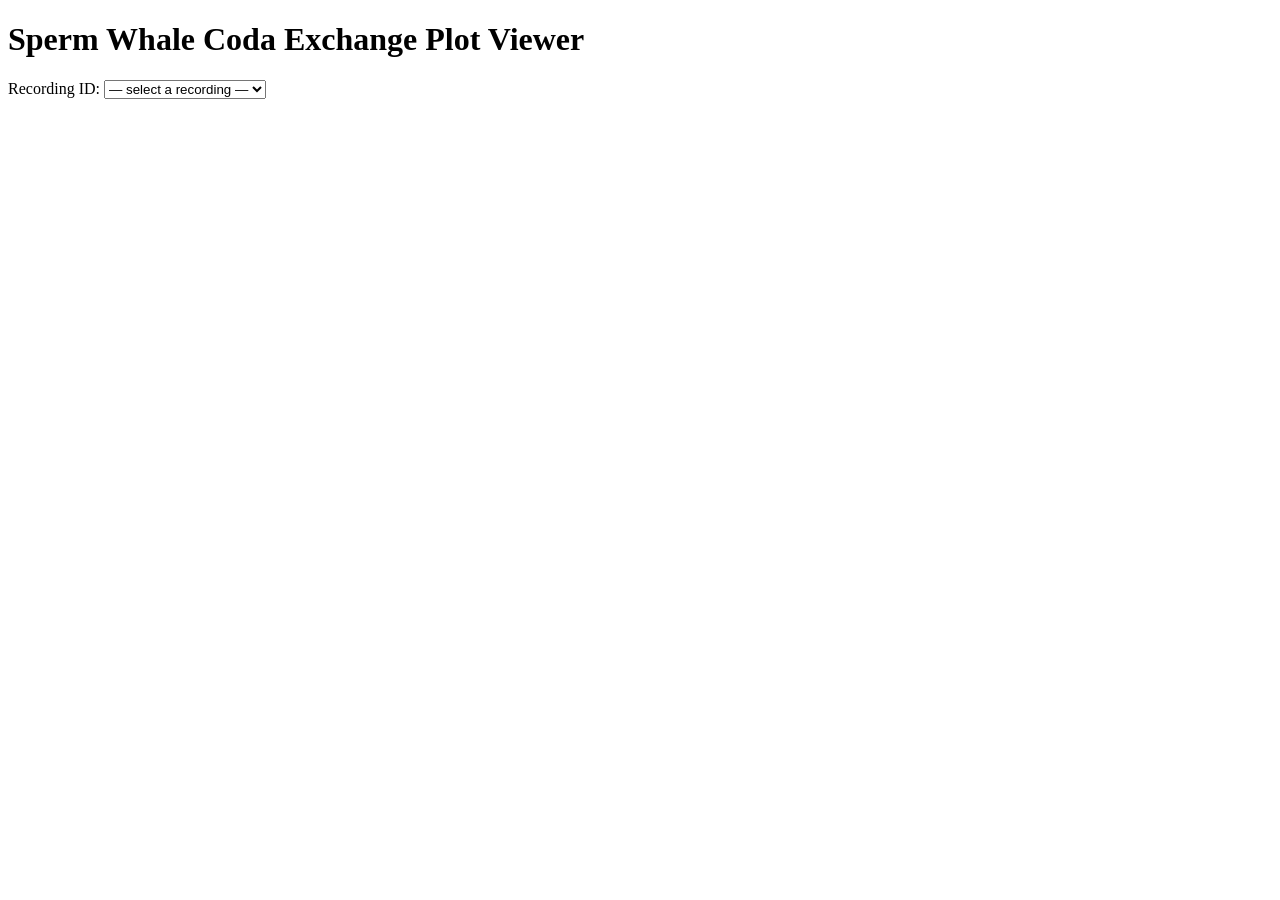
==== coda_research/index.html @ b3abd5de "Rename index.html to coda_research/index.html" ====
<!DOCTYPE html>
<html lang="en">
<head>
  <meta charset="UTF-8">
  <meta name="viewport" content="width=device-width, initial-scale=1.0">
  <title>Sperm Whale Coda Exchange Plot Viewer</title>
  <link rel="stylesheet" href="style.css">
</head>
<body>
  <div class="container">
    <h1>Sperm Whale Coda Exchange Plot Viewer</h1>

    <div class="controls">
      <label for="recording-select">Recording ID:</label>
      <select id="recording-select">
        <option value="">— select a recording —</option>
      </select>
    </div>

    <div id="status"></div>

    <div id="plot-section" hidden>
      <img id="plot-image" src="" alt="Exchange plot">
    </div>

    <div id="table-section" hidden>
      <h2>Coda Data</h2>
      <div class="table-wrapper">
        <table id="data-table">
          <thead></thead>
          <tbody></tbody>
        </table>
      </div>
    </div>
  </div>

  <script src="app.js"></script>
</body>
</html>
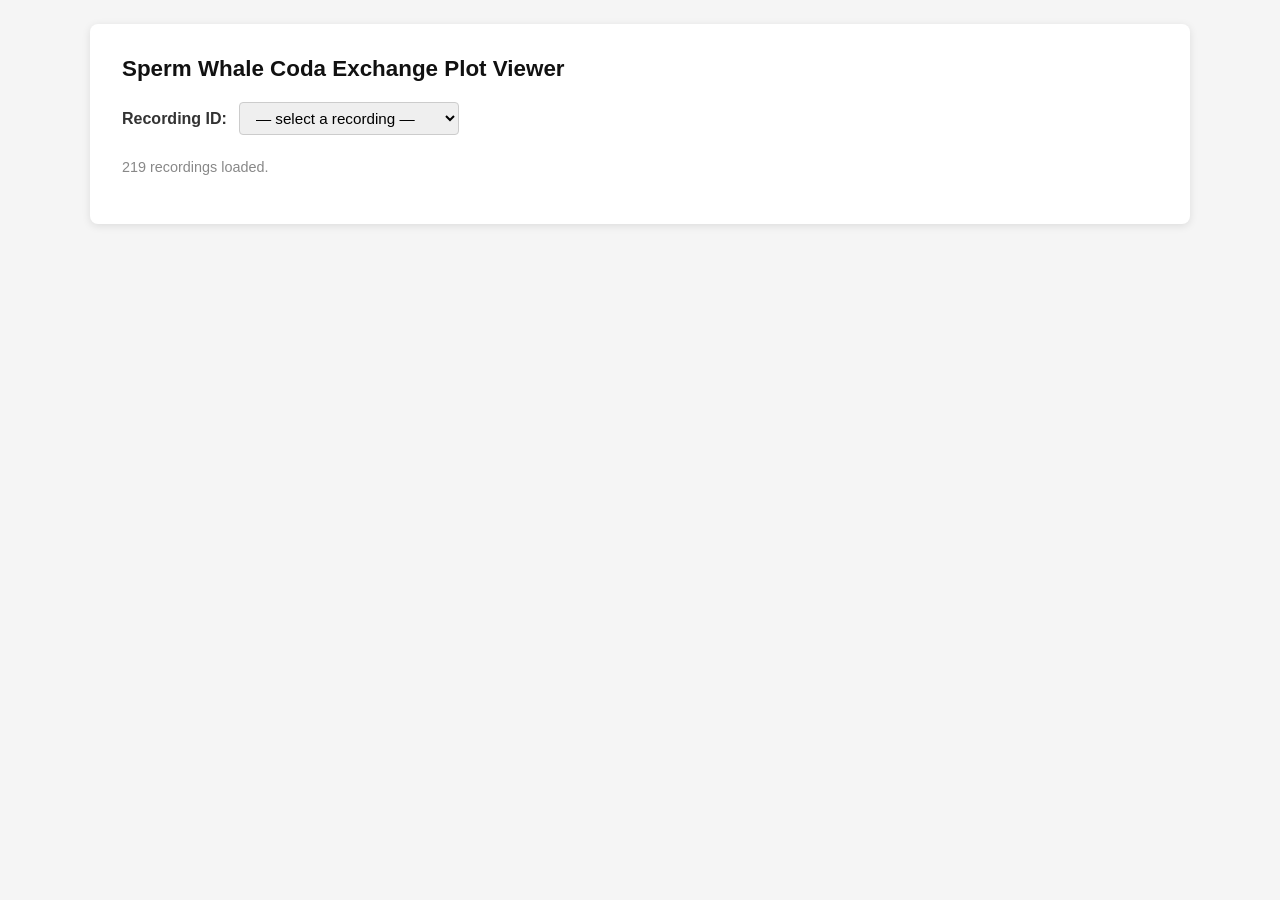
==== commit b3d84f2b: "Add insights CSV and display insights above each plot" ====
--- a/coda_research/index.html
+++ b/coda_research/index.html
@@ -20,6 +20,7 @@
     <div id="status"></div>
 
     <div id="plot-section" hidden>
+      <div id="insight-box"></div>
       <img id="plot-image" src="" alt="Exchange plot">
     </div>
 
--- a/coda_research/style.css
+++ b/coda_research/style.css
@@ -0,0 +1,121 @@
+* {
+  box-sizing: border-box;
+  margin: 0;
+  padding: 0;
+}
+
+body {
+  font-family: -apple-system, BlinkMacSystemFont, 'Segoe UI', Roboto, sans-serif;
+  background: #f5f5f5;
+  color: #333;
+  padding: 24px;
+}
+
+.container {
+  max-width: 1100px;
+  margin: 0 auto;
+  background: #fff;
+  padding: 32px;
+  border-radius: 8px;
+  box-shadow: 0 2px 8px rgba(0,0,0,0.1);
+}
+
+h1 {
+  font-size: 1.4rem;
+  margin-bottom: 20px;
+  color: #111;
+}
+
+h2 {
+  font-size: 1.1rem;
+  margin-bottom: 12px;
+  color: #333;
+}
+
+.controls {
+  display: flex;
+  align-items: center;
+  gap: 12px;
+  margin-bottom: 24px;
+}
+
+.controls label {
+  font-weight: 600;
+  white-space: nowrap;
+}
+
+#recording-select {
+  font-size: 0.95rem;
+  padding: 6px 12px;
+  border: 1px solid #ccc;
+  border-radius: 4px;
+  min-width: 220px;
+  cursor: pointer;
+}
+
+#status {
+  color: #888;
+  font-size: 0.9rem;
+  margin-bottom: 16px;
+  min-height: 1.2em;
+}
+
+#status.error {
+  color: #c0392b;
+}
+
+#plot-section {
+  margin-bottom: 32px;
+  text-align: center;
+}
+
+#plot-image {
+  max-width: 100%;
+  border: 1px solid #ddd;
+  border-radius: 4px;
+}
+
+.table-wrapper {
+  overflow-x: auto;
+}
+
+#data-table {
+  width: 100%;
+  border-collapse: collapse;
+  font-size: 0.82rem;
+}
+
+#data-table th,
+#data-table td {
+  border: 1px solid #ddd;
+  padding: 5px 8px;
+  text-align: right;
+  white-space: nowrap;
+}
+
+#data-table th {
+  background: #f0f0f0;
+  font-weight: 600;
+  text-align: center;
+}
+
+#data-table td:first-child,
+#data-table th:first-child {
+  text-align: left;
+}
+
+#data-table tbody tr:hover {
+  background: #f9f9f9;
+}
+
+#insight-box {
+  background: #eef7ff;
+  border-left: 4px solid #457b9d;
+  border-radius: 4px;
+  padding: 14px 18px;
+  margin-bottom: 16px;
+  font-size: 1rem;
+  line-height: 1.6;
+  color: #1d3557;
+  text-align: left;
+}
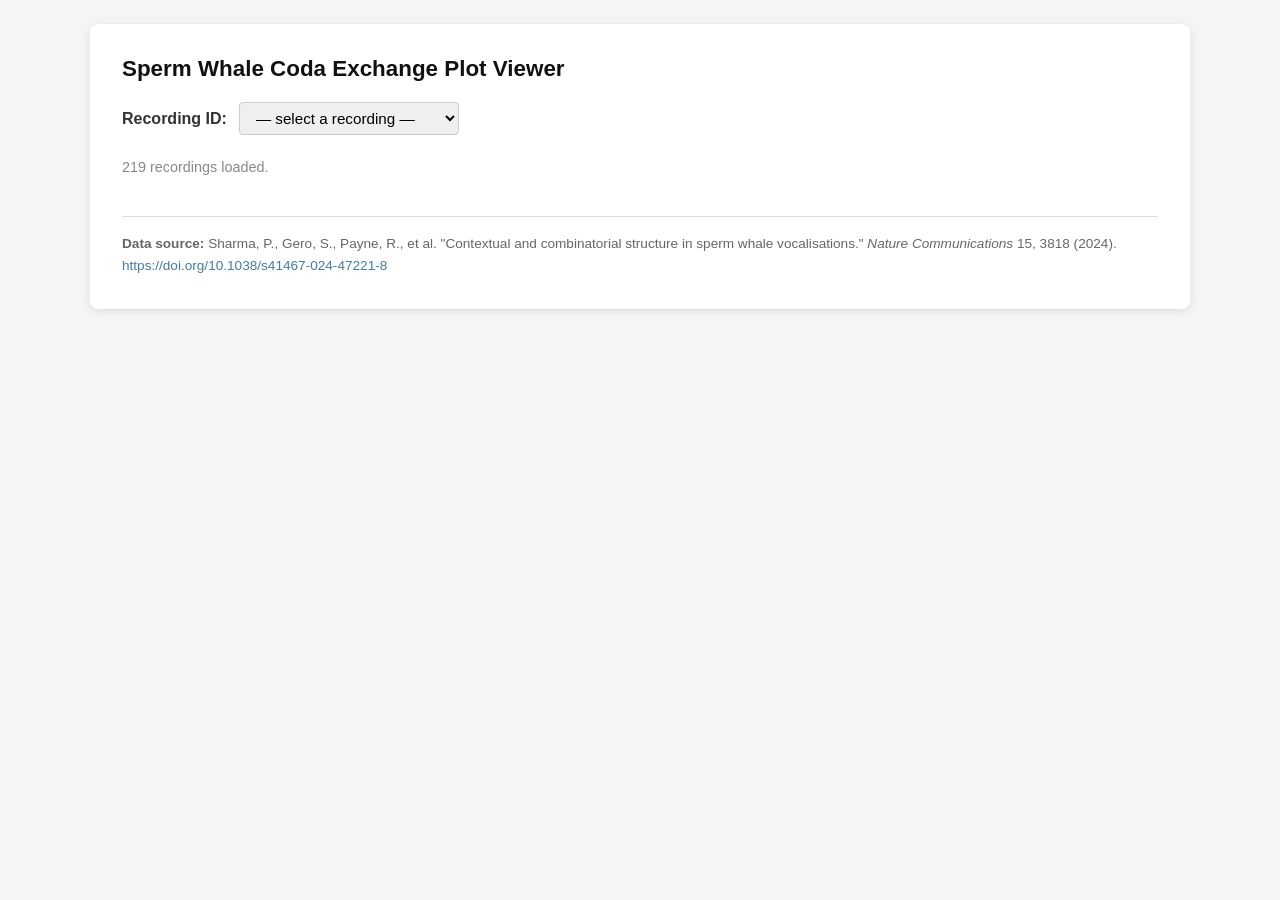
==== commit 2a63adf2: "Add paper citation to footer" ====
--- a/coda_research/index.html
+++ b/coda_research/index.html
@@ -33,6 +33,17 @@
         </table>
       </div>
     </div>
+
+    <footer id="citation">
+      <p>
+        <strong>Data source:</strong> Sharma, P., Gero, S., Payne, R., et al.
+        "Contextual and combinatorial structure in sperm whale vocalisations."
+        <em>Nature Communications</em> 15, 3818 (2024).
+        <a href="https://www.nature.com/articles/s41467-024-47221-8" target="_blank" rel="noopener">
+          https://doi.org/10.1038/s41467-024-47221-8
+        </a>
+      </p>
+    </footer>
   </div>
 
   <script src="app.js"></script>
--- a/coda_research/style.css
+++ b/coda_research/style.css
@@ -119,3 +119,21 @@
   color: #1d3557;
   text-align: left;
 }
+
+#citation {
+  margin-top: 40px;
+  padding-top: 16px;
+  border-top: 1px solid #ddd;
+  font-size: 0.85rem;
+  color: #666;
+  line-height: 1.6;
+}
+
+#citation a {
+  color: #457b9d;
+  text-decoration: none;
+}
+
+#citation a:hover {
+  text-decoration: underline;
+}
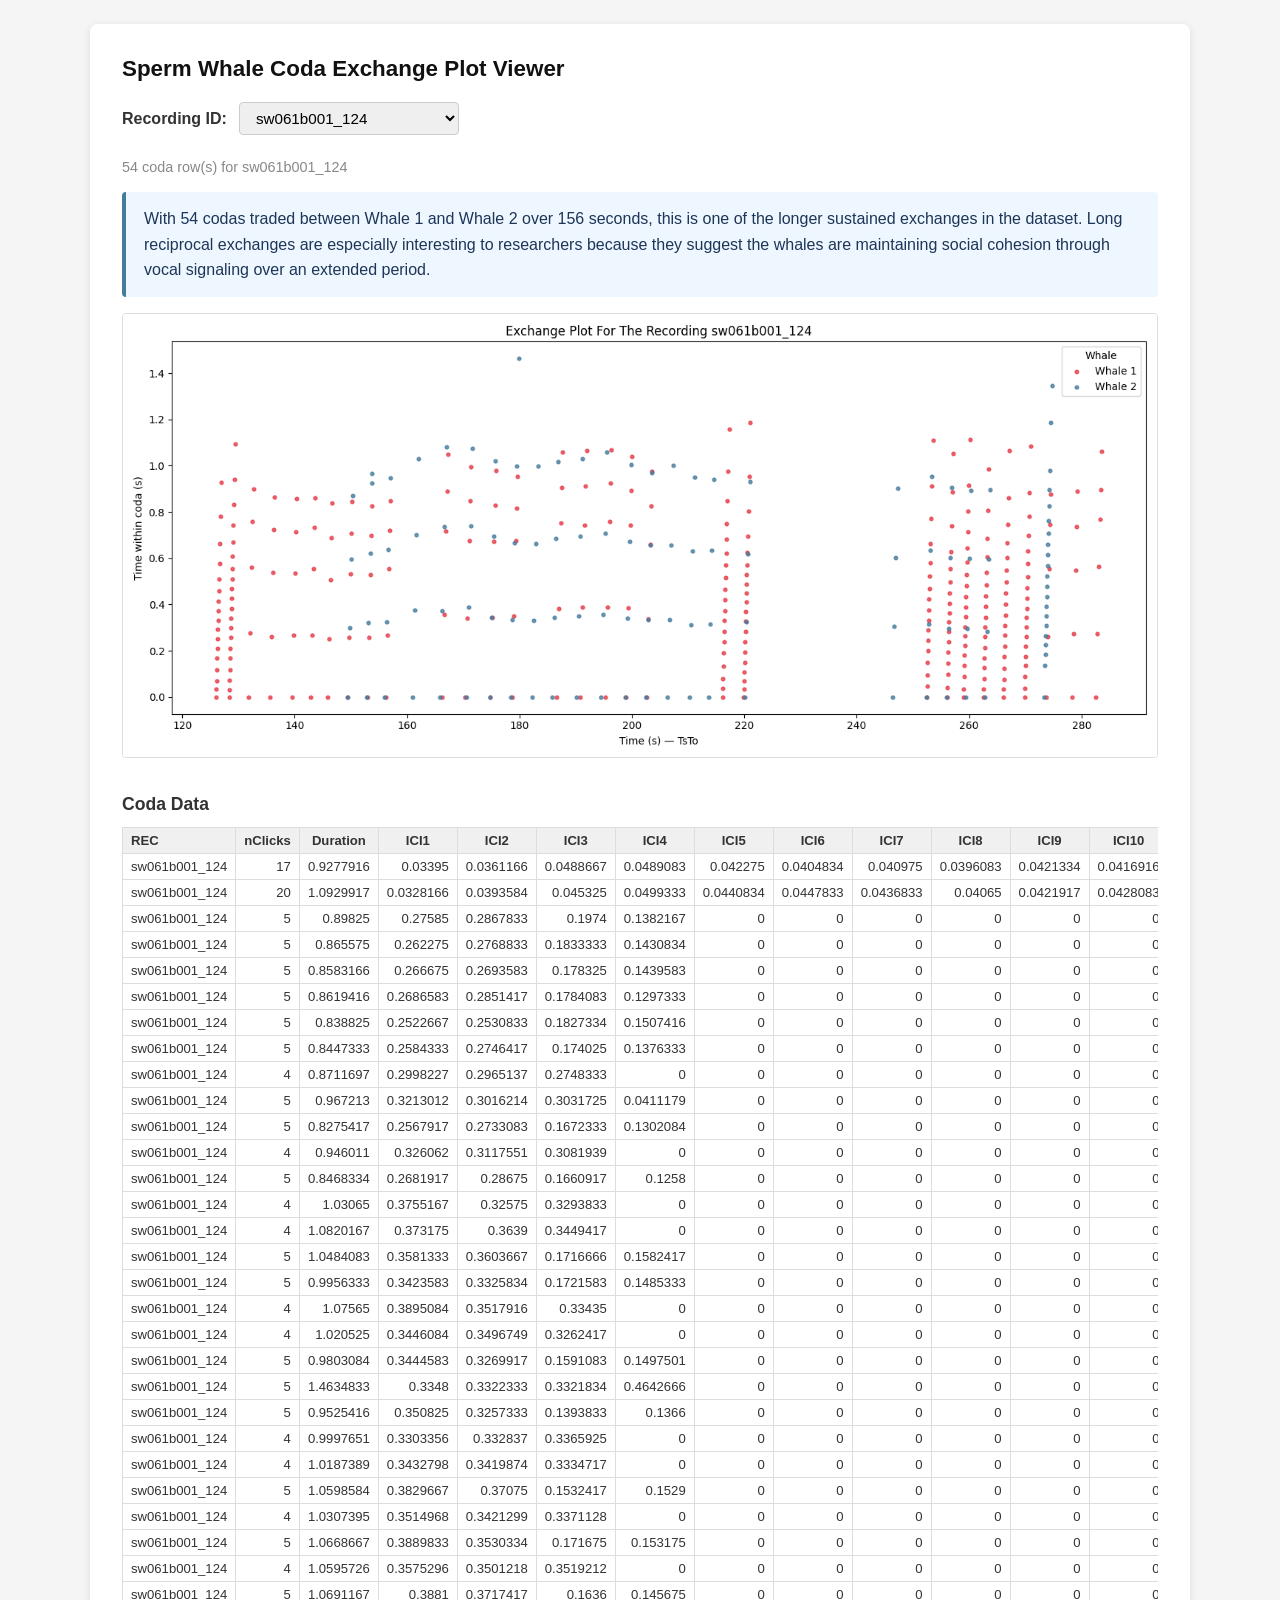
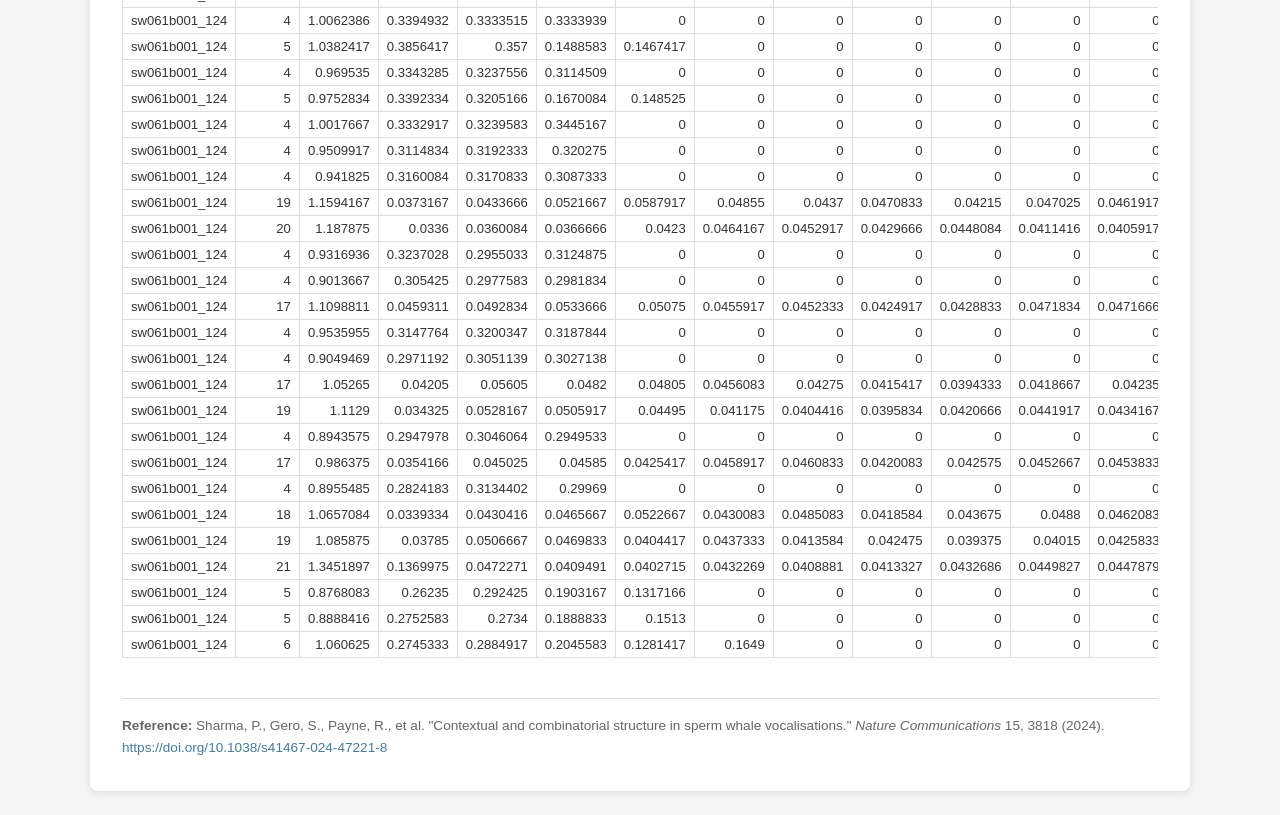
==== commit 7797467d: "Preload first recording on page load" ====
--- a/coda_research/index.html
+++ b/coda_research/index.html
@@ -36,7 +36,7 @@
 
     <footer id="citation">
       <p>
-        <strong>Data source:</strong> Sharma, P., Gero, S., Payne, R., et al.
+        <strong>Reference:</strong> Sharma, P., Gero, S., Payne, R., et al.
         "Contextual and combinatorial structure in sperm whale vocalisations."
         <em>Nature Communications</em> 15, 3818 (2024).
         <a href="https://www.nature.com/articles/s41467-024-47221-8" target="_blank" rel="noopener">
